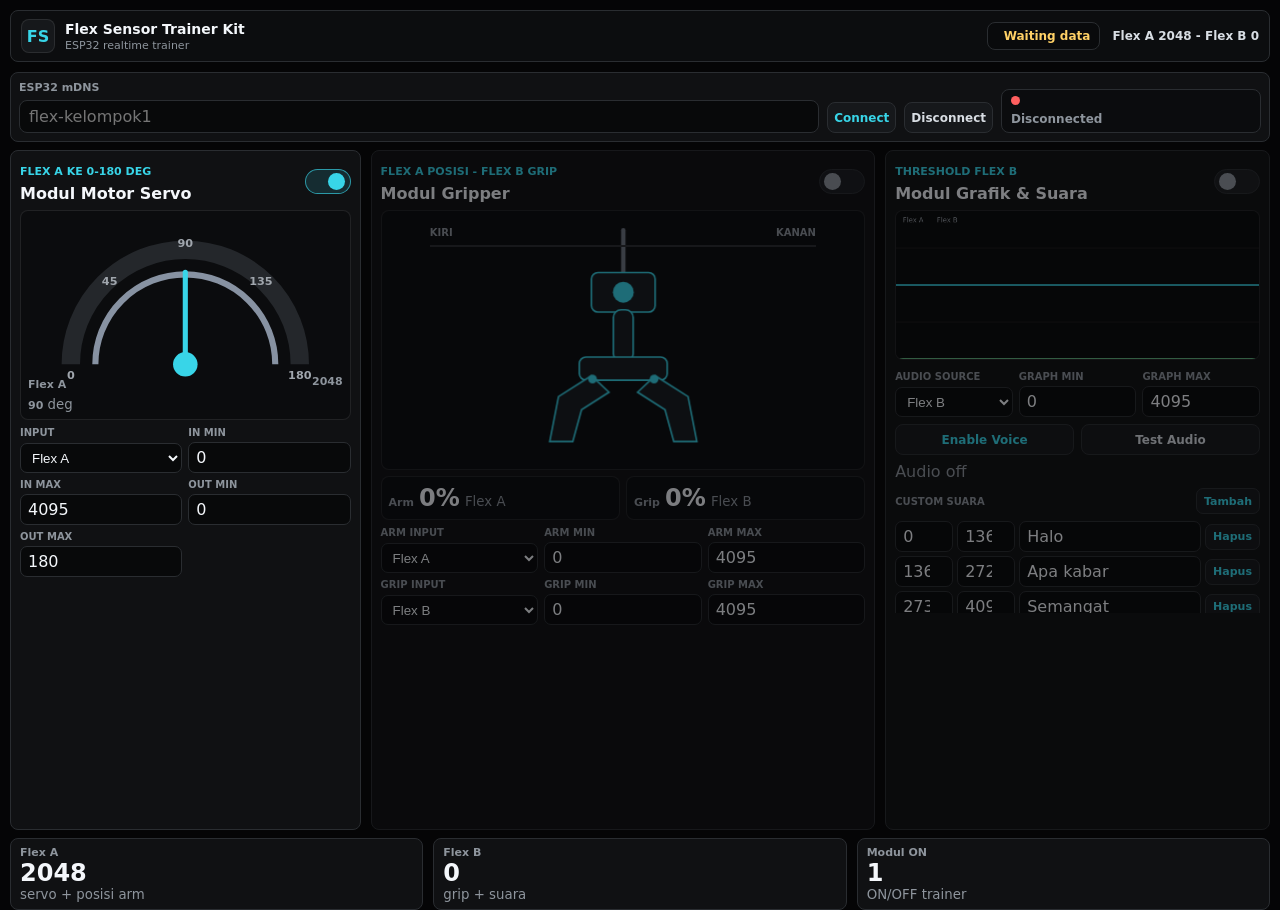
==== simulator.html @ 38d8e5b1 "Add calibration audio rules and ESP32 sketch" ====
<!doctype html>
<html lang="id">
  <head>
    <meta charset="UTF-8" />
    <meta name="viewport" content="width=device-width, initial-scale=1.0" />
    <meta name="theme-color" content="#050506" />
    <title>Flex Sensor Trainer Kit</title>
    <link rel="stylesheet" href="assets/styles.css" />
  </head>
  <body data-page="simulator">
    <header class="trainer-header">
      <a class="brand" href="index.html">
        <span class="brand-mark">FS</span>
        <span>
          <strong>Flex Sensor Trainer Kit</strong>
          <small>ESP32 realtime trainer</small>
        </span>
      </a>
      <div class="header-readout">
        <span class="led-status" id="connectionStatus"><i id="connectionLed"></i> Waiting data</span>
        <strong id="headerFlexRead">Flex A 2048 - Flex B 0</strong>
      </div>
    </header>

    <main class="kit-shell">
      <section class="connection-bar" aria-label="ESP32 connection">
        <label>
          <span>ESP32 mDNS</span>
          <input id="mdnsInput" type="text" placeholder="flex-kelompok1" autocomplete="off" />
        </label>
        <button id="connectEsp" class="small-action">Connect</button>
        <button id="disconnectEsp" class="small-action muted">Disconnect</button>
        <strong id="mdnsStatus"><i class="led led-red" id="mdnsLed"></i> Disconnected</strong>
      </section>

      <section class="module-grid" aria-label="Trainer modules">
        <article class="trainer-module" data-module-card="servo">
          <div class="module-head">
            <div>
              <span>Flex A ke 0-180 deg</span>
              <h2>Modul Motor Servo</h2>
            </div>
            <label class="switch">
              <input id="servoToggle" type="checkbox" checked />
              <span></span>
            </label>
          </div>
          <div class="servo-card">
            <svg viewBox="0 0 300 180" aria-label="Servo gauge 0 sampai 180 derajat">
              <path class="gauge-arc" d="M38 150 A112 112 0 0 1 262 150" />
              <path class="gauge-line" d="M62 150 A88 88 0 0 1 238 150" />
              <g class="ticks">
                <text x="38" y="164">0</text>
                <text x="76" y="72">45</text>
                <text x="150" y="35">90</text>
                <text x="224" y="72">135</text>
                <text x="262" y="164">180</text>
              </g>
              <line id="needle" class="needle" x1="150" y1="150" x2="150" y2="60" />
              <circle class="needle-hub" cx="150" cy="150" r="12" />
            </svg>
            <div class="metric-row">
              <span>Flex A</span>
              <strong><span id="servoFlexRead">2048</span></strong>
              <small><span id="servoRead">90</span> deg</small>
            </div>
          </div>
          <div class="settings-grid">
            <label><span>Input</span><select id="servoSource"><option value="flexA">Flex A</option><option value="flexB">Flex B</option></select></label>
            <label><span>In Min</span><input id="servoInMin" type="number" /></label>
            <label><span>In Max</span><input id="servoInMax" type="number" /></label>
            <label><span>Out Min</span><input id="servoOutMin" type="number" /></label>
            <label><span>Out Max</span><input id="servoOutMax" type="number" /></label>
          </div>
        </article>

        <article class="trainer-module" data-module-card="gripper">
          <div class="module-head">
            <div>
              <span>Flex A posisi - Flex B grip</span>
              <h2>Modul Gripper</h2>
            </div>
            <label class="switch">
              <input id="gripperToggle" type="checkbox" />
              <span></span>
            </label>
          </div>
          <div class="gripper-stage" aria-label="Visual gripper menghadap bawah">
            <div class="travel-rail"></div>
            <div class="travel-label left">KIRI</div>
            <div class="travel-label right">KANAN</div>
            <svg class="gripper-svg" viewBox="0 0 760 470" role="img" aria-label="Arm gripper controlled by flex sensors">
              <g id="armGroup">
                <line class="drop-cable" x1="380" y1="35" x2="380" y2="118" />
                <rect class="servo-box" x="322" y="112" width="116" height="72" rx="12" />
                <circle class="servo-hub" cx="380" cy="148" r="19" />
                <rect class="arm-neck" x="362" y="180" width="36" height="94" rx="14" />
                <rect class="palm" x="300" y="266" width="160" height="42" rx="12" />
                <g id="leftJaw">
                  <path class="jaw" d="M322 300 L262 338 L246 420 L288 420 L304 362 L354 330 Z" />
                  <circle class="joint-dot" cx="324" cy="306" r="8" />
                </g>
                <g id="rightJaw">
                  <path class="jaw" d="M438 300 L498 338 L514 420 L472 420 L456 362 L406 330 Z" />
                  <circle class="joint-dot" cx="436" cy="306" r="8" />
                </g>
              </g>
            </svg>
          </div>
          <div class="metric-pair">
            <div>
              <span>Arm</span>
              <strong id="panRead">0%</strong>
              <small>Flex A</small>
            </div>
            <div>
              <span>Grip</span>
              <strong id="gripRead">0%</strong>
              <small>Flex B</small>
            </div>
          </div>
          <div class="settings-grid gripper-settings">
            <label><span>Arm Input</span><select id="armSource"><option value="flexA">Flex A</option><option value="flexB">Flex B</option></select></label>
            <label><span>Arm Min</span><input id="armInMin" type="number" /></label>
            <label><span>Arm Max</span><input id="armInMax" type="number" /></label>
            <label><span>Grip Input</span><select id="gripSource"><option value="flexB">Flex B</option><option value="flexA">Flex A</option></select></label>
            <label><span>Grip Min</span><input id="gripInMin" type="number" /></label>
            <label><span>Grip Max</span><input id="gripInMax" type="number" /></label>
          </div>
        </article>

        <article class="trainer-module" data-module-card="graphAudio">
          <div class="module-head">
            <div>
              <span>Threshold Flex B</span>
              <h2>Modul Grafik & Suara</h2>
            </div>
            <label class="switch">
              <input id="graphAudioToggle" type="checkbox" />
              <span></span>
            </label>
          </div>
          <canvas id="flexChart" class="chart" width="640" height="260" aria-label="Grafik realtime flex sensor"></canvas>
          <div class="settings-grid audio-settings">
            <label><span>Audio Source</span><select id="audioSource"><option value="flexB">Flex B</option><option value="flexA">Flex A</option></select></label>
            <label><span>Graph Min</span><input id="graphMin" type="number" /></label>
            <label><span>Graph Max</span><input id="graphMax" type="number" /></label>
          </div>
          <div class="voice-row">
            <button id="enableVoice" class="small-action">Enable Voice</button>
            <button id="speakNow" class="small-action muted">Test Audio</button>
            <span id="voiceStatus">Audio off</span>
          </div>
          <div class="rules-head">
            <span>Custom suara</span>
            <button id="addAudioRule" class="mini-action">Tambah</button>
          </div>
          <div class="threshold-list" id="audioRules"></div>
        </article>
      </section>

      <section class="readout-strip">
        <div>
          <span>Flex A</span>
          <strong id="flexARead">2048</strong>
          <small>servo + posisi arm</small>
        </div>
        <div>
          <span>Flex B</span>
          <strong id="flexBRead">0</strong>
          <small>grip + suara</small>
        </div>
        <div>
          <span>Modul ON</span>
          <strong id="activeModulesRead">1</strong>
          <small>ON/OFF trainer</small>
        </div>
      </section>
    </main>

    <script src="assets/app.js"></script>
  </body>
</html>
---- assets/styles.css ----
:root {
  color-scheme: dark;
  --bg: #050506;
  --panel: #101113;
  --panel-2: #15171a;
  --panel-3: #0b0c0e;
  --line: #2a2d31;
  --line-soft: rgba(255, 255, 255, 0.09);
  --text: #f4f7fb;
  --muted: #8e959d;
  --cyan: #38d5e8;
  --green: #79e39f;
  --yellow: #ffd166;
}

* {
  box-sizing: border-box;
}

body {
  margin: 0;
  min-width: 320px;
  min-height: 100vh;
  font-family: Inter, ui-sans-serif, system-ui, -apple-system, BlinkMacSystemFont, "Segoe UI", sans-serif;
  color: var(--text);
  background: var(--bg);
}

body[data-page="simulator"],
body[data-page="virtual"] {
  overflow: auto;
}

a {
  color: inherit;
  text-decoration: none;
}

button,
input {
  font: inherit;
}

.trainer-header,
.topbar {
  display: grid;
  grid-template-columns: minmax(210px, 310px) 1fr;
  align-items: center;
  gap: 10px;
  width: min(1440px, calc(100% - 20px));
  margin: 10px auto;
  padding: 8px 10px;
  border: 1px solid var(--line);
  border-radius: 8px;
  background: #0c0d0f;
}

.brand {
  display: flex;
  align-items: center;
  gap: 10px;
}

.brand-mark {
  display: grid;
  place-items: center;
  width: 34px;
  height: 34px;
  border: 1px solid var(--line-soft);
  border-radius: 8px;
  color: var(--cyan);
  font-weight: 900;
  background: #16181b;
}

.brand strong,
.brand small {
  display: block;
}

.brand strong {
  font-size: 14px;
}

.brand small,
.header-readout span,
.home-hero p,
.mode-cards p,
.metric-row small,
.metric-pair small,
.threshold-list,
.voice-row span {
  color: var(--muted);
}

.brand small {
  margin-top: 2px;
  font-size: 11px;
}

.header-readout {
  display: flex;
  align-items: center;
  justify-content: flex-end;
  gap: 12px;
  text-align: right;
}

.header-readout span,
.status-dot {
  padding: 6px 9px;
  border: 1px solid var(--line);
  border-radius: 8px;
  color: var(--yellow);
  font-size: 12px;
  font-weight: 900;
  background: #090a0c;
}

.led-status,
.status-dot,
.connection-bar strong {
  display: inline-flex;
  align-items: center;
  gap: 7px;
}

.led {
  display: inline-block;
  width: 9px;
  height: 9px;
  border-radius: 99px;
  background: #ff5f5f;
}

.led-red {
  background: #ff5f5f;
}

.led-yellow {
  background: var(--yellow);
}

.led-green {
  background: var(--green);
}

.header-readout span.live,
.status-dot.live {
  color: var(--green);
}

.header-readout strong {
  color: #d8dde3;
  font-size: 12px;
}

.topnav {
  display: flex;
  justify-content: center;
  gap: 8px;
}

.topnav a,
.primary-link,
.small-action {
  border: 1px solid var(--line);
  border-radius: 8px;
  background: #16181b;
}

.topnav a {
  padding: 10px 14px;
  color: #d8dde3;
  font-size: 13px;
  font-weight: 800;
}

.topnav a.active,
.topnav a:hover,
.primary-link,
.small-action:hover {
  color: #050506;
  border-color: var(--cyan);
  background: #d7fbff;
}

.home-shell {
  display: grid;
  align-content: center;
  gap: 24px;
  width: min(1080px, calc(100% - 28px));
  min-height: 100vh;
  margin: 0 auto;
  padding: 32px 0;
}

.home-hero {
  max-width: 720px;
}

.system-label {
  color: var(--cyan);
  font-size: 12px;
  font-weight: 900;
  text-transform: uppercase;
}

h1 {
  margin: 4px 0 8px;
  font-size: clamp(28px, 4vw, 48px);
  line-height: 1;
}

.home-hero p {
  max-width: 680px;
  font-size: 14px;
  line-height: 1.5;
}

.home-actions {
  display: flex;
  flex-wrap: wrap;
  gap: 10px;
  margin-top: 20px;
}

.primary-link {
  padding: 12px 16px;
  font-weight: 900;
}

.mode-cards {
  display: grid;
  grid-template-columns: repeat(3, 1fr);
  gap: 10px;
}

.mode-cards article,
.trainer-module,
.readout-strip div,
.virtual-board,
.instrument-panel {
  border: 1px solid var(--line);
  border-radius: 8px;
  background: var(--panel);
}

.mode-cards article {
  padding: 14px;
}

.mode-cards span,
.module-head span,
.panel-head span {
  color: var(--cyan);
  font-size: 11px;
  font-weight: 900;
  text-transform: uppercase;
}

.mode-cards h2,
.module-head h2 {
  margin: 5px 0 0;
  font-size: 16px;
}

.mode-cards p {
  margin: 8px 0 0;
  line-height: 1.45;
  font-size: 13px;
}

.kit-shell {
  display: grid;
  grid-template-rows: auto minmax(0, 1fr) auto;
  gap: 8px;
  width: min(1440px, calc(100% - 20px));
  min-height: calc(100vh - 62px);
  margin: 0 auto;
}

.connection-bar {
  display: grid;
  grid-template-columns: minmax(180px, 1fr) auto auto minmax(180px, 260px);
  align-items: end;
  gap: 8px;
  padding: 8px;
  border: 1px solid var(--line);
  border-radius: 8px;
  background: var(--panel);
}

.connection-bar label,
.slider-row {
  display: grid;
  gap: 6px;
}

.connection-bar label span,
.slider-row span {
  color: var(--muted);
  font-size: 11px;
  font-weight: 800;
}

.text-input,
.connection-bar input {
  width: 100%;
  min-height: 31px;
  padding: 6px 9px;
  border: 1px solid var(--line);
  border-radius: 8px;
  color: var(--text);
  background: #08090a;
  outline: none;
}

.connection-bar strong {
  min-height: 31px;
  display: grid;
  align-items: center;
  padding: 6px 9px;
  border: 1px solid var(--line);
  border-radius: 8px;
  color: var(--muted);
  background: var(--panel-3);
  font-size: 12px;
}

.connection-bar strong[data-state="connected"] {
  color: var(--green);
}

.connection-bar strong[data-state="error"] {
  color: #ff8b8b;
}

.connection-bar strong[data-state="connecting"] {
  color: var(--yellow);
}

.module-grid {
  display: grid;
  grid-template-columns: 0.82fr 1.18fr 0.9fr;
  gap: 10px;
  min-height: 0;
}

.trainer-module {
  min-height: 0;
  overflow: auto;
  padding: 9px;
}

.module-head,
.panel-head {
  display: flex;
  align-items: center;
  justify-content: space-between;
  gap: 10px;
  margin-bottom: 7px;
}

.module-off {
  opacity: 0.5;
}

.switch {
  position: relative;
  display: inline-flex;
  flex: 0 0 auto;
  width: 46px;
  height: 25px;
}

.switch input {
  position: absolute;
  opacity: 0;
}

.switch span {
  width: 100%;
  height: 100%;
  border: 1px solid var(--line);
  border-radius: 999px;
  background: #1b1d20;
  cursor: pointer;
}

.switch span::after {
  content: "";
  position: absolute;
  top: 4px;
  left: 5px;
  width: 17px;
  height: 17px;
  border-radius: 999px;
  background: var(--muted);
  transition: transform 120ms ease, background 120ms ease;
}

.switch input:checked + span {
  border-color: rgba(56, 213, 232, 0.65);
  background: rgba(56, 213, 232, 0.14);
}

.switch input:checked + span::after {
  transform: translateX(18px);
  background: var(--cyan);
}

.servo-card {
  display: grid;
  align-content: center;
  height: min(42%, 210px);
  border: 1px solid var(--line-soft);
  border-radius: 8px;
  background: var(--panel-3);
}

.servo-card svg,
.gauge svg {
  display: block;
  width: 100%;
  max-height: 184px;
}

.gauge-arc {
  fill: none;
  stroke: #24272b;
  stroke-width: 18;
}

.gauge-line {
  fill: none;
  stroke: #8792a2;
  stroke-width: 6;
}

.ticks text {
  fill: #a0a6ad;
  font-size: 11px;
  font-weight: 900;
  text-anchor: middle;
}

.needle {
  stroke: var(--cyan);
  stroke-width: 5;
  stroke-linecap: round;
  transform-origin: 150px 150px;
  transition: transform 20ms linear;
}

.needle-hub,
.servo-hub,
.joint-dot {
  fill: var(--cyan);
}

.metric-row,
.metric-pair {
  display: grid;
  gap: 6px;
  padding: 7px;
}

.metric-row {
  grid-template-columns: 1fr auto;
  align-items: end;
}

.metric-row span,
.metric-pair span,
.readout-strip span,
.threshold-list span {
  color: var(--muted);
  font-size: 11px;
  font-weight: 800;
}

.metric-row strong,
.metric-pair strong,
.readout-strip strong {
  color: var(--text);
  font-size: clamp(18px, 2vw, 24px);
}

.metric-row small {
  grid-column: 1 / -1;
}

.gripper-stage {
  position: relative;
  overflow: hidden;
  height: min(52%, 260px);
  border: 1px solid var(--line-soft);
  border-radius: 8px;
  background: var(--panel-3);
}

.travel-rail {
  position: absolute;
  left: 10%;
  right: 10%;
  top: 34px;
  height: 2px;
  background: var(--line);
}

.travel-label {
  position: absolute;
  top: 16px;
  color: var(--muted);
  font-size: 10px;
  font-weight: 900;
}

.travel-label.left {
  left: 10%;
}

.travel-label.right {
  right: 10%;
}

.gripper-svg {
  width: 100%;
  height: 100%;
}

#armGroup,
#leftJaw,
#rightJaw {
  transition: transform 20ms linear;
  will-change: transform;
}

.drop-cable {
  stroke: #6f7782;
  stroke-width: 8;
  stroke-linecap: round;
}

.servo-box,
.arm-neck,
.palm,
.jaw {
  fill: #171a1e;
  stroke: var(--cyan);
  stroke-width: 3;
}

.metric-pair {
  grid-template-columns: repeat(2, 1fr);
  margin-top: 6px;
  padding: 0;
}

.metric-pair div {
  padding: 7px;
  border: 1px solid var(--line-soft);
  border-radius: 8px;
  background: var(--panel-3);
}

.chart {
  width: 100%;
  height: 150px;
  min-height: 130px;
  border: 1px solid var(--line-soft);
  border-radius: 8px;
  background: var(--panel-3);
}

.voice-row {
  display: grid;
  grid-template-columns: 1fr 1fr;
  gap: 7px;
  margin-top: 7px;
}

.settings-grid {
  display: grid;
  grid-template-columns: repeat(2, minmax(0, 1fr));
  gap: 6px;
  margin-top: 7px;
}

.settings-grid label,
.rule-row {
  display: grid;
  gap: 4px;
}

.settings-grid span,
.rules-head span {
  color: var(--muted);
  font-size: 10px;
  font-weight: 800;
  text-transform: uppercase;
}

.settings-grid input,
.settings-grid select,
.rule-row input {
  min-width: 0;
  width: 100%;
  min-height: 28px;
  padding: 5px 7px;
  border: 1px solid var(--line);
  border-radius: 7px;
  color: var(--text);
  background: #08090a;
}

.gripper-settings {
  grid-template-columns: repeat(3, minmax(0, 1fr));
}

.audio-settings {
  grid-template-columns: repeat(3, minmax(0, 1fr));
}

.rules-head {
  display: flex;
  align-items: center;
  justify-content: space-between;
  gap: 8px;
  margin-top: 7px;
}

.mini-action {
  min-height: 26px;
  padding: 3px 7px;
  border: 1px solid var(--line);
  border-radius: 7px;
  color: var(--cyan);
  background: #16181b;
  font-size: 11px;
  font-weight: 900;
  cursor: pointer;
}

.rule-row {
  grid-template-columns: 58px 58px minmax(80px, 1fr) auto;
  align-items: center;
}

.voice-row span {
  grid-column: 1 / -1;
}

.small-action {
  min-height: 31px;
  color: var(--cyan);
  font-size: 12px;
  font-weight: 900;
  cursor: pointer;
}

.small-action.muted {
  color: #d8dde3;
}

.threshold-list {
  display: grid;
  gap: 4px;
  margin-top: 7px;
  max-height: 92px;
  overflow: auto;
}

.threshold-list span {
  padding: 5px 7px;
  border: 1px solid var(--line-soft);
  border-radius: 8px;
  background: var(--panel-3);
}

.readout-strip {
  display: grid;
  grid-template-columns: repeat(3, 1fr);
  gap: 10px;
}

.readout-strip div {
  padding: 7px 9px;
}

.readout-strip span,
.readout-strip small {
  display: block;
}

.readout-strip small {
  color: var(--muted);
}

.virtual-layout {
  display: grid;
  grid-template-columns: 1fr 0.8fr 300px;
  gap: 10px;
  width: min(1440px, calc(100% - 20px));
  min-height: calc(100vh - 62px);
  margin: 0 auto;
}

.sketch-panel {
  min-height: 0;
  padding: 10px;
  border: 1px solid var(--line);
  border-radius: 8px;
  background: var(--panel);
}

.virtual-board,
.instrument-panel {
  padding: 10px;
}

.code-box {
  overflow: auto;
  height: calc(100vh - 126px);
  margin: 0;
  padding: 10px;
  border: 1px solid var(--line-soft);
  border-radius: 8px;
  color: #d8dde3;
  background: #08090a;
  font-size: 11px;
  line-height: 1.35;
}

.panel-head strong {
  font-size: clamp(18px, 2.3vw, 26px);
}

.panel-head.compact strong {
  color: var(--cyan);
  font-size: 17px;
}

.board-scene {
  position: relative;
  height: calc(100% - 42px);
  border: 1px solid var(--line-soft);
  border-radius: 8px;
  background: var(--panel-3);
}

.board {
  position: absolute;
  left: 50%;
  top: 50%;
  width: 150px;
  height: 224px;
  transform: translate(-50%, -50%);
  border: 2px solid var(--cyan);
  border-radius: 8px;
  background: #15181d;
}

.usb,
.chip,
.pin-row,
.antenna {
  position: absolute;
  border: 1px solid var(--line-soft);
  border-radius: 8px;
}

.usb {
  left: 43px;
  top: -18px;
  width: 74px;
  height: 34px;
  background: #c7d2d9;
}

.chip {
  display: grid;
  place-items: center;
  left: 32px;
  top: 78px;
  width: 86px;
  height: 62px;
  color: var(--cyan);
  font-weight: 900;
  background: #08090a;
}

.pin-row {
  top: 42px;
  width: 18px;
  height: 160px;
  background: repeating-linear-gradient(180deg, var(--cyan) 0 8px, transparent 8px 18px);
}

.pin-row.left {
  left: 14px;
}

.pin-row.right {
  right: 14px;
}

.antenna {
  right: 28px;
  top: 30px;
  width: 58px;
  height: 44px;
  background: repeating-linear-gradient(90deg, var(--green) 0 4px, transparent 4px 10px);
}

.sensor-card {
  position: absolute;
  width: min(180px, 38%);
  padding: 10px;
  border: 1px solid var(--line);
  border-radius: 8px;
  background: var(--panel);
}

.sensor-a {
  left: 6%;
  top: 20%;
}

.sensor-b {
  right: 6%;
  bottom: 18%;
}

.sensor-card span,
.sensor-card small {
  display: block;
  color: var(--muted);
  font-size: 12px;
}

.sensor-card strong {
  display: block;
  margin: 6px 0 3px;
  color: var(--cyan);
  font-size: clamp(24px, 4vw, 42px);
}

.virtual-controls {
  display: grid;
  align-content: start;
  gap: 10px;
}

input[type="range"] {
  width: 100%;
  accent-color: var(--cyan);
}

.payload-preview {
  overflow: auto;
  min-height: 100px;
  max-height: 116px;
  margin: 8px 0 0;
  padding: 9px;
  border: 1px solid var(--line-soft);
  border-radius: 8px;
  color: #d7fbff;
  background: #08090a;
  font-size: 12px;
}

@media (max-width: 1180px) {
  .module-grid,
  .virtual-layout {
    grid-template-columns: 1fr;
  }

  .kit-shell,
  .virtual-layout {
    height: auto;
  }

  .trainer-module {
    min-height: 360px;
  }

  .code-box {
    height: 360px;
  }
}

@media (max-width: 1040px) {
  .trainer-header,
  .topbar {
    grid-template-columns: 1fr;
  }

  .header-readout {
    justify-content: flex-start;
    text-align: left;
  }

  .connection-bar {
    grid-template-columns: 1fr 1fr;
  }

  .settings-grid,
  .gripper-settings,
  .audio-settings,
  .rule-row {
    grid-template-columns: 1fr;
  }
}

@media (max-width: 720px) {
  .readout-strip,
  .mode-cards,
  .metric-pair,
  .voice-row {
    grid-template-columns: 1fr;
  }

  .gripper-stage,
  .board-scene {
    min-height: 340px;
  }

  .board {
    width: 178px;
    height: 260px;
  }

  .chip {
    left: 40px;
    top: 90px;
    width: 98px;
    height: 72px;
  }

  .sensor-card {
    width: 42%;
    padding: 12px;
  }
}
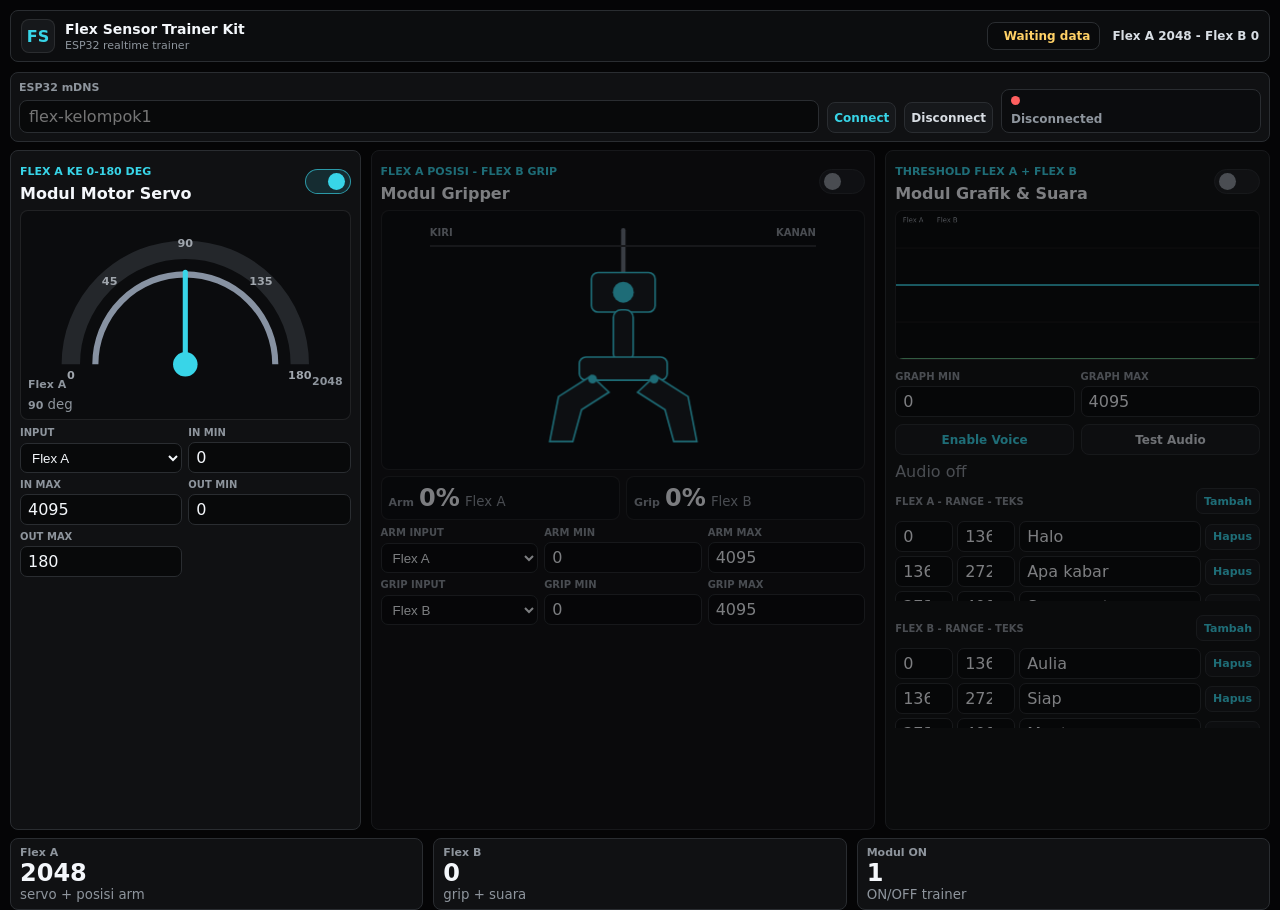
==== commit a671d59b: "Polish mdns voice rules and virtual board" ====
--- a/simulator.html
+++ b/simulator.html
@@ -132,7 +132,7 @@
         <article class="trainer-module" data-module-card="graphAudio">
           <div class="module-head">
             <div>
-              <span>Threshold Flex B</span>
+              <span>Threshold Flex A + Flex B</span>
               <h2>Modul Grafik & Suara</h2>
             </div>
             <label class="switch">
@@ -142,7 +142,6 @@
           </div>
           <canvas id="flexChart" class="chart" width="640" height="260" aria-label="Grafik realtime flex sensor"></canvas>
           <div class="settings-grid audio-settings">
-            <label><span>Audio Source</span><select id="audioSource"><option value="flexB">Flex B</option><option value="flexA">Flex A</option></select></label>
             <label><span>Graph Min</span><input id="graphMin" type="number" /></label>
             <label><span>Graph Max</span><input id="graphMax" type="number" /></label>
           </div>
@@ -151,11 +150,22 @@
             <button id="speakNow" class="small-action muted">Test Audio</button>
             <span id="voiceStatus">Audio off</span>
           </div>
-          <div class="rules-head">
-            <span>Custom suara</span>
-            <button id="addAudioRule" class="mini-action">Tambah</button>
+          <div class="dual-rules">
+            <section class="rule-panel">
+              <div class="rules-head">
+                <span>Flex A - range - teks</span>
+                <button id="addAudioRuleA" class="mini-action">Tambah</button>
+              </div>
+              <div class="threshold-list" id="audioRulesA"></div>
+            </section>
+            <section class="rule-panel">
+              <div class="rules-head">
+                <span>Flex B - range - teks</span>
+                <button id="addAudioRuleB" class="mini-action">Tambah</button>
+              </div>
+              <div class="threshold-list" id="audioRulesB"></div>
+            </section>
           </div>
-          <div class="threshold-list" id="audioRules"></div>
         </article>
       </section>
 
--- a/assets/styles.css
+++ b/assets/styles.css
@@ -620,7 +620,7 @@
 }
 
 .audio-settings {
-  grid-template-columns: repeat(3, minmax(0, 1fr));
+  grid-template-columns: repeat(2, minmax(0, 1fr));
 }
 
 .rules-head {
@@ -631,6 +631,15 @@
   margin-top: 7px;
 }
 
+.dual-rules {
+  display: grid;
+  gap: 7px;
+}
+
+.rule-panel {
+  min-width: 0;
+}
+
 .mini-action {
   min-height: 26px;
   padding: 3px 7px;
@@ -668,7 +677,7 @@
   display: grid;
   gap: 4px;
   margin-top: 7px;
-  max-height: 92px;
+  max-height: 80px;
   overflow: auto;
 }
 
@@ -700,7 +709,7 @@
 
 .virtual-layout {
   display: grid;
-  grid-template-columns: 1fr 0.8fr 300px;
+  grid-template-columns: minmax(430px, 1.12fr) minmax(360px, 0.86fr) 260px;
   gap: 10px;
   width: min(1440px, calc(100% - 20px));
   min-height: calc(100vh - 62px);
@@ -724,13 +733,13 @@
   overflow: auto;
   height: calc(100vh - 126px);
   margin: 0;
-  padding: 10px;
+  padding: 9px;
   border: 1px solid var(--line-soft);
   border-radius: 8px;
   color: #d8dde3;
   background: #08090a;
-  font-size: 11px;
-  line-height: 1.35;
+  font-size: 10px;
+  line-height: 1.3;
 }
 
 .panel-head strong {
@@ -745,6 +754,7 @@
 .board-scene {
   position: relative;
   height: calc(100% - 42px);
+  min-height: 430px;
   border: 1px solid var(--line-soft);
   border-radius: 8px;
   background: var(--panel-3);
@@ -753,49 +763,81 @@
 .board {
   position: absolute;
   left: 50%;
-  top: 50%;
-  width: 150px;
-  height: 224px;
+  top: 51%;
+  width: 132px;
+  height: 202px;
   transform: translate(-50%, -50%);
   border: 2px solid var(--cyan);
   border-radius: 8px;
-  background: #15181d;
+  background:
+    linear-gradient(90deg, rgba(255, 255, 255, 0.035) 1px, transparent 1px) 0 0 / 16px 16px,
+    #15181d;
+  z-index: 3;
 }
 
 .usb,
 .chip,
 .pin-row,
-.antenna {
+.antenna,
+.module-cap,
+.reset-btn,
+.power-led {
   position: absolute;
   border: 1px solid var(--line-soft);
   border-radius: 8px;
 }
 
 .usb {
-  left: 43px;
-  top: -18px;
-  width: 74px;
-  height: 34px;
+  left: 38px;
+  top: -15px;
+  width: 60px;
+  height: 28px;
   background: #c7d2d9;
 }
 
+.module-cap {
+  left: 30px;
+  top: 17px;
+  width: 72px;
+  height: 42px;
+  background: #101113;
+}
+
 .chip {
   display: grid;
   place-items: center;
-  left: 32px;
-  top: 78px;
-  width: 86px;
-  height: 62px;
+  left: 28px;
+  top: 80px;
+  width: 76px;
+  height: 56px;
   color: var(--cyan);
+  font-size: 13px;
   font-weight: 900;
   background: #08090a;
 }
 
+.reset-btn {
+  left: 54px;
+  bottom: 18px;
+  width: 24px;
+  height: 12px;
+  background: #2b3036;
+}
+
+.power-led {
+  right: 28px;
+  bottom: 18px;
+  width: 9px;
+  height: 9px;
+  background: var(--green);
+  border-radius: 999px;
+}
+
 .pin-row {
-  top: 42px;
-  width: 18px;
-  height: 160px;
-  background: repeating-linear-gradient(180deg, var(--cyan) 0 8px, transparent 8px 18px);
+  top: 36px;
+  width: 16px;
+  height: 152px;
+  background: repeating-linear-gradient(180deg, var(--cyan) 0 6px, transparent 6px 15px);
 }
 
 .pin-row.left {
@@ -807,17 +849,86 @@
 }
 
 .antenna {
-  right: 28px;
-  top: 30px;
-  width: 58px;
-  height: 44px;
+  right: 25px;
+  top: 25px;
+  width: 52px;
+  height: 34px;
   background: repeating-linear-gradient(90deg, var(--green) 0 4px, transparent 4px 10px);
+}
+
+.wire {
+  position: absolute;
+  height: 2px;
+  background: linear-gradient(90deg, transparent, rgba(56, 213, 232, 0.8), transparent);
+  transform-origin: left center;
+  z-index: 1;
+}
+
+.wire-a {
+  left: 26%;
+  top: 39%;
+  width: 28%;
+  transform: rotate(13deg);
+}
+
+.wire-b {
+  right: 25%;
+  bottom: 34%;
+  width: 29%;
+  transform: rotate(-16deg);
+}
+
+.flex-sensor {
+  position: absolute;
+  width: 138px;
+  height: 34px;
+  z-index: 2;
+}
+
+.flex-sensor i,
+.flex-sensor b {
+  position: absolute;
+  display: block;
+}
+
+.flex-sensor i {
+  left: 18px;
+  right: 0;
+  top: 10px;
+  height: 14px;
+  border-radius: 999px;
+  background:
+    repeating-linear-gradient(90deg, rgba(121, 227, 159, 0.95) 0 8px, rgba(121, 227, 159, 0.22) 8px 13px),
+    #17211d;
+  border: 1px solid rgba(121, 227, 159, 0.5);
+}
+
+.flex-sensor b {
+  left: 0;
+  top: 5px;
+  width: 30px;
+  height: 24px;
+  border: 1px solid var(--line);
+  border-radius: 6px;
+  background: #c7b47a;
+}
+
+.flex-a-visual {
+  left: 8%;
+  top: 43%;
+  transform: rotate(18deg);
+}
+
+.flex-b-visual {
+  right: 7%;
+  bottom: 31%;
+  transform: rotate(-18deg);
 }
 
 .sensor-card {
   position: absolute;
-  width: min(180px, 38%);
-  padding: 10px;
+  width: min(160px, 36%);
+  padding: 9px;
   border: 1px solid var(--line);
   border-radius: 8px;
   background: var(--panel);
@@ -825,12 +936,12 @@
 
 .sensor-a {
   left: 6%;
-  top: 20%;
+  top: 16%;
 }
 
 .sensor-b {
   right: 6%;
-  bottom: 18%;
+  bottom: 13%;
 }
 
 .sensor-card span,
@@ -844,13 +955,13 @@
   display: block;
   margin: 6px 0 3px;
   color: var(--cyan);
-  font-size: clamp(24px, 4vw, 42px);
+  font-size: clamp(22px, 3vw, 34px);
 }
 
 .virtual-controls {
   display: grid;
   align-content: start;
-  gap: 10px;
+  gap: 8px;
 }
 
 input[type="range"] {
@@ -860,15 +971,15 @@
 
 .payload-preview {
   overflow: auto;
-  min-height: 100px;
-  max-height: 116px;
+  min-height: 84px;
+  max-height: 100px;
   margin: 8px 0 0;
   padding: 9px;
   border: 1px solid var(--line-soft);
   border-radius: 8px;
   color: #d7fbff;
   background: #08090a;
-  font-size: 12px;
+  font-size: 11px;
 }
 
 @media (max-width: 1180px) {
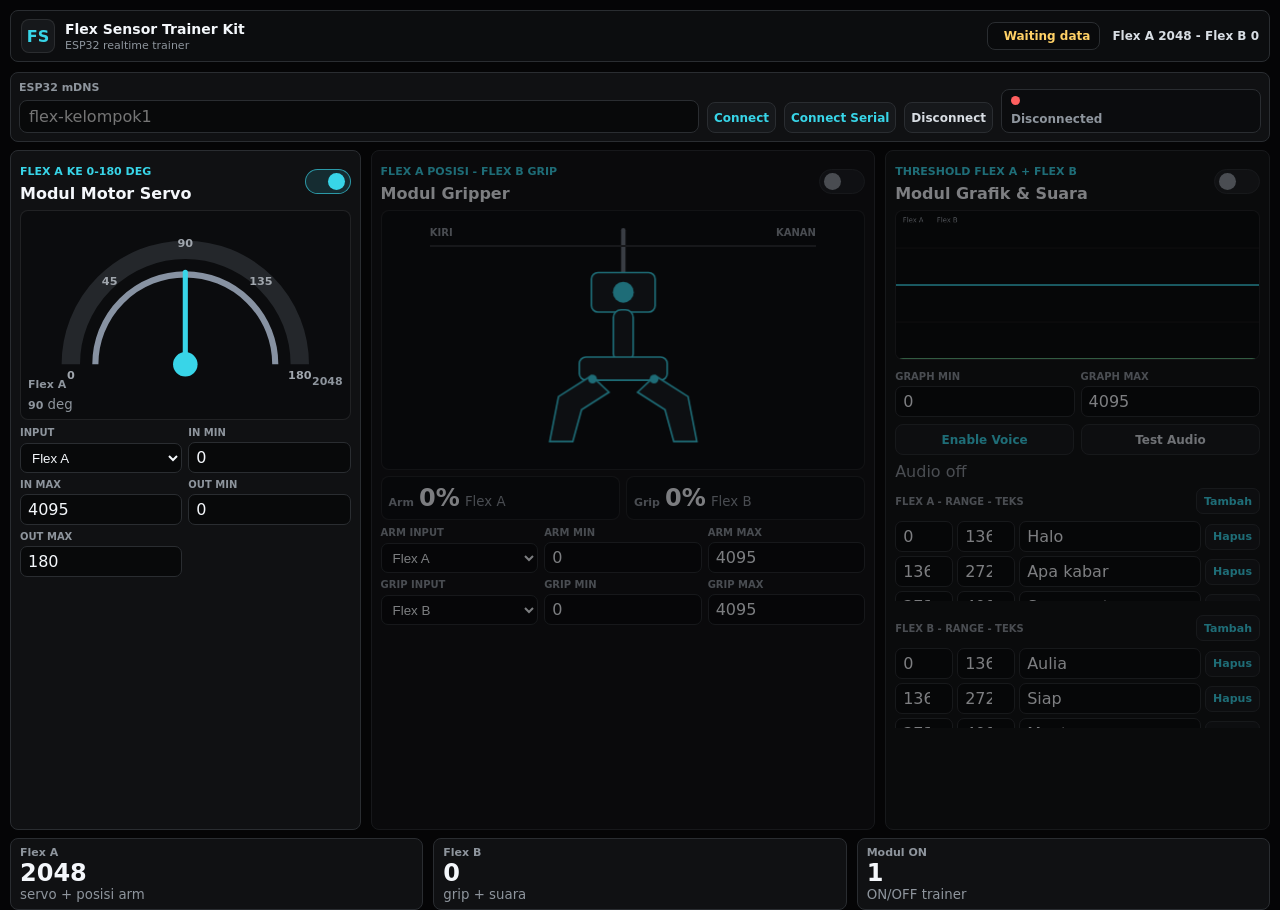
==== commit fda5aa8d: "Add Web Serial ESP32 connection mode" ====
--- a/simulator.html
+++ b/simulator.html
@@ -1,193 +1,206 @@
 <!doctype html>
 <html lang="id">
-  <head>
-    <meta charset="UTF-8" />
-    <meta name="viewport" content="width=device-width, initial-scale=1.0" />
-    <meta name="theme-color" content="#050506" />
-    <title>Flex Sensor Trainer Kit</title>
-    <link rel="stylesheet" href="assets/styles.css" />
-  </head>
-  <body data-page="simulator">
-    <header class="trainer-header">
-      <a class="brand" href="index.html">
-        <span class="brand-mark">FS</span>
-        <span>
-          <strong>Flex Sensor Trainer Kit</strong>
-          <small>ESP32 realtime trainer</small>
-        </span>
-      </a>
-      <div class="header-readout">
-        <span class="led-status" id="connectionStatus"><i id="connectionLed"></i> Waiting data</span>
-        <strong id="headerFlexRead">Flex A 2048 - Flex B 0</strong>
+
+<head>
+  <meta charset="UTF-8" />
+  <meta name="viewport" content="width=device-width, initial-scale=1.0" />
+  <meta name="theme-color" content="#050506" />
+  <title>Flex Sensor Trainer Kit</title>
+  <link rel="stylesheet" href="assets/styles.css" />
+</head>
+
+<body data-page="simulator">
+  <header class="trainer-header">
+    <a class="brand" href="index.html">
+      <span class="brand-mark">FS</span>
+      <span>
+        <strong>Flex Sensor Trainer Kit</strong>
+        <small>ESP32 realtime trainer</small>
+      </span>
+    </a>
+    <div class="header-readout">
+      <span class="led-status" id="connectionStatus"><i id="connectionLed"></i> Waiting data</span>
+      <strong id="headerFlexRead">Flex A 2048 - Flex B 0</strong>
+    </div>
+  </header>
+
+  <main class="kit-shell">
+    <section class="connection-bar" aria-label="ESP32 connection">
+      <label>
+        <span>ESP32 mDNS</span>
+        <input id="mdnsInput" type="text" placeholder="flex-kelompok1" autocomplete="off" />
+      </label>
+      <button id="connectEsp" class="small-action">Connect</button>
+      <button id="connectSerial" class="small-action">Connect Serial</button>
+      <button id="disconnectEsp" class="small-action muted">Disconnect</button>
+      <strong id="mdnsStatus"><i class="led led-red" id="mdnsLed"></i> Disconnected</strong>
+    </section>
+
+    <section class="module-grid" aria-label="Trainer modules">
+      <article class="trainer-module" data-module-card="servo">
+        <div class="module-head">
+          <div>
+            <span>Flex A ke 0-180 deg</span>
+            <h2>Modul Motor Servo</h2>
+          </div>
+          <label class="switch">
+            <input id="servoToggle" type="checkbox" checked />
+            <span></span>
+          </label>
+        </div>
+        <div class="servo-card">
+          <svg viewBox="0 0 300 180" aria-label="Servo gauge 0 sampai 180 derajat">
+            <path class="gauge-arc" d="M38 150 A112 112 0 0 1 262 150" />
+            <path class="gauge-line" d="M62 150 A88 88 0 0 1 238 150" />
+            <g class="ticks">
+              <text x="38" y="164">0</text>
+              <text x="76" y="72">45</text>
+              <text x="150" y="35">90</text>
+              <text x="224" y="72">135</text>
+              <text x="262" y="164">180</text>
+            </g>
+            <line id="needle" class="needle" x1="150" y1="150" x2="150" y2="60" />
+            <circle class="needle-hub" cx="150" cy="150" r="12" />
+          </svg>
+          <div class="metric-row">
+            <span>Flex A</span>
+            <strong><span id="servoFlexRead">2048</span></strong>
+            <small><span id="servoRead">90</span> deg</small>
+          </div>
+        </div>
+        <div class="settings-grid">
+          <label><span>Input</span><select id="servoSource">
+              <option value="flexA">Flex A</option>
+              <option value="flexB">Flex B</option>
+            </select></label>
+          <label><span>In Min</span><input id="servoInMin" type="number" /></label>
+          <label><span>In Max</span><input id="servoInMax" type="number" /></label>
+          <label><span>Out Min</span><input id="servoOutMin" type="number" /></label>
+          <label><span>Out Max</span><input id="servoOutMax" type="number" /></label>
+        </div>
+      </article>
+
+      <article class="trainer-module" data-module-card="gripper">
+        <div class="module-head">
+          <div>
+            <span>Flex A posisi - Flex B grip</span>
+            <h2>Modul Gripper</h2>
+          </div>
+          <label class="switch">
+            <input id="gripperToggle" type="checkbox" />
+            <span></span>
+          </label>
+        </div>
+        <div class="gripper-stage" aria-label="Visual gripper menghadap bawah">
+          <div class="travel-rail"></div>
+          <div class="travel-label left">KIRI</div>
+          <div class="travel-label right">KANAN</div>
+          <svg class="gripper-svg" viewBox="0 0 760 470" role="img" aria-label="Arm gripper controlled by flex sensors">
+            <g id="armGroup">
+              <line class="drop-cable" x1="380" y1="35" x2="380" y2="118" />
+              <rect class="servo-box" x="322" y="112" width="116" height="72" rx="12" />
+              <circle class="servo-hub" cx="380" cy="148" r="19" />
+              <rect class="arm-neck" x="362" y="180" width="36" height="94" rx="14" />
+              <rect class="palm" x="300" y="266" width="160" height="42" rx="12" />
+              <g id="leftJaw">
+                <path class="jaw" d="M322 300 L262 338 L246 420 L288 420 L304 362 L354 330 Z" />
+                <circle class="joint-dot" cx="324" cy="306" r="8" />
+              </g>
+              <g id="rightJaw">
+                <path class="jaw" d="M438 300 L498 338 L514 420 L472 420 L456 362 L406 330 Z" />
+                <circle class="joint-dot" cx="436" cy="306" r="8" />
+              </g>
+            </g>
+          </svg>
+        </div>
+        <div class="metric-pair">
+          <div>
+            <span>Arm</span>
+            <strong id="panRead">0%</strong>
+            <small>Flex A</small>
+          </div>
+          <div>
+            <span>Grip</span>
+            <strong id="gripRead">0%</strong>
+            <small>Flex B</small>
+          </div>
+        </div>
+        <div class="settings-grid gripper-settings">
+          <label><span>Arm Input</span><select id="armSource">
+              <option value="flexA">Flex A</option>
+              <option value="flexB">Flex B</option>
+            </select></label>
+          <label><span>Arm Min</span><input id="armInMin" type="number" /></label>
+          <label><span>Arm Max</span><input id="armInMax" type="number" /></label>
+          <label><span>Grip Input</span><select id="gripSource">
+              <option value="flexB">Flex B</option>
+              <option value="flexA">Flex A</option>
+            </select></label>
+          <label><span>Grip Min</span><input id="gripInMin" type="number" /></label>
+          <label><span>Grip Max</span><input id="gripInMax" type="number" /></label>
+        </div>
+      </article>
+
+      <article class="trainer-module" data-module-card="graphAudio">
+        <div class="module-head">
+          <div>
+            <span>Threshold Flex A + Flex B</span>
+            <h2>Modul Grafik & Suara</h2>
+          </div>
+          <label class="switch">
+            <input id="graphAudioToggle" type="checkbox" />
+            <span></span>
+          </label>
+        </div>
+        <canvas id="flexChart" class="chart" width="640" height="260" aria-label="Grafik realtime flex sensor"></canvas>
+        <div class="settings-grid audio-settings">
+          <label><span>Graph Min</span><input id="graphMin" type="number" /></label>
+          <label><span>Graph Max</span><input id="graphMax" type="number" /></label>
+        </div>
+        <div class="voice-row">
+          <button id="enableVoice" class="small-action">Enable Voice</button>
+          <button id="speakNow" class="small-action muted">Test Audio</button>
+          <span id="voiceStatus">Audio off</span>
+        </div>
+        <div class="dual-rules">
+          <section class="rule-panel">
+            <div class="rules-head">
+              <span>Flex A - range - teks</span>
+              <button id="addAudioRuleA" class="mini-action">Tambah</button>
+            </div>
+            <div class="threshold-list" id="audioRulesA"></div>
+          </section>
+          <section class="rule-panel">
+            <div class="rules-head">
+              <span>Flex B - range - teks</span>
+              <button id="addAudioRuleB" class="mini-action">Tambah</button>
+            </div>
+            <div class="threshold-list" id="audioRulesB"></div>
+          </section>
+        </div>
+      </article>
+    </section>
+
+    <section class="readout-strip">
+      <div>
+        <span>Flex A</span>
+        <strong id="flexARead">2048</strong>
+        <small>servo + posisi arm</small>
       </div>
-    </header>
-
-    <main class="kit-shell">
-      <section class="connection-bar" aria-label="ESP32 connection">
-        <label>
-          <span>ESP32 mDNS</span>
-          <input id="mdnsInput" type="text" placeholder="flex-kelompok1" autocomplete="off" />
-        </label>
-        <button id="connectEsp" class="small-action">Connect</button>
-        <button id="disconnectEsp" class="small-action muted">Disconnect</button>
-        <strong id="mdnsStatus"><i class="led led-red" id="mdnsLed"></i> Disconnected</strong>
-      </section>
-
-      <section class="module-grid" aria-label="Trainer modules">
-        <article class="trainer-module" data-module-card="servo">
-          <div class="module-head">
-            <div>
-              <span>Flex A ke 0-180 deg</span>
-              <h2>Modul Motor Servo</h2>
-            </div>
-            <label class="switch">
-              <input id="servoToggle" type="checkbox" checked />
-              <span></span>
-            </label>
-          </div>
-          <div class="servo-card">
-            <svg viewBox="0 0 300 180" aria-label="Servo gauge 0 sampai 180 derajat">
-              <path class="gauge-arc" d="M38 150 A112 112 0 0 1 262 150" />
-              <path class="gauge-line" d="M62 150 A88 88 0 0 1 238 150" />
-              <g class="ticks">
-                <text x="38" y="164">0</text>
-                <text x="76" y="72">45</text>
-                <text x="150" y="35">90</text>
-                <text x="224" y="72">135</text>
-                <text x="262" y="164">180</text>
-              </g>
-              <line id="needle" class="needle" x1="150" y1="150" x2="150" y2="60" />
-              <circle class="needle-hub" cx="150" cy="150" r="12" />
-            </svg>
-            <div class="metric-row">
-              <span>Flex A</span>
-              <strong><span id="servoFlexRead">2048</span></strong>
-              <small><span id="servoRead">90</span> deg</small>
-            </div>
-          </div>
-          <div class="settings-grid">
-            <label><span>Input</span><select id="servoSource"><option value="flexA">Flex A</option><option value="flexB">Flex B</option></select></label>
-            <label><span>In Min</span><input id="servoInMin" type="number" /></label>
-            <label><span>In Max</span><input id="servoInMax" type="number" /></label>
-            <label><span>Out Min</span><input id="servoOutMin" type="number" /></label>
-            <label><span>Out Max</span><input id="servoOutMax" type="number" /></label>
-          </div>
-        </article>
-
-        <article class="trainer-module" data-module-card="gripper">
-          <div class="module-head">
-            <div>
-              <span>Flex A posisi - Flex B grip</span>
-              <h2>Modul Gripper</h2>
-            </div>
-            <label class="switch">
-              <input id="gripperToggle" type="checkbox" />
-              <span></span>
-            </label>
-          </div>
-          <div class="gripper-stage" aria-label="Visual gripper menghadap bawah">
-            <div class="travel-rail"></div>
-            <div class="travel-label left">KIRI</div>
-            <div class="travel-label right">KANAN</div>
-            <svg class="gripper-svg" viewBox="0 0 760 470" role="img" aria-label="Arm gripper controlled by flex sensors">
-              <g id="armGroup">
-                <line class="drop-cable" x1="380" y1="35" x2="380" y2="118" />
-                <rect class="servo-box" x="322" y="112" width="116" height="72" rx="12" />
-                <circle class="servo-hub" cx="380" cy="148" r="19" />
-                <rect class="arm-neck" x="362" y="180" width="36" height="94" rx="14" />
-                <rect class="palm" x="300" y="266" width="160" height="42" rx="12" />
-                <g id="leftJaw">
-                  <path class="jaw" d="M322 300 L262 338 L246 420 L288 420 L304 362 L354 330 Z" />
-                  <circle class="joint-dot" cx="324" cy="306" r="8" />
-                </g>
-                <g id="rightJaw">
-                  <path class="jaw" d="M438 300 L498 338 L514 420 L472 420 L456 362 L406 330 Z" />
-                  <circle class="joint-dot" cx="436" cy="306" r="8" />
-                </g>
-              </g>
-            </svg>
-          </div>
-          <div class="metric-pair">
-            <div>
-              <span>Arm</span>
-              <strong id="panRead">0%</strong>
-              <small>Flex A</small>
-            </div>
-            <div>
-              <span>Grip</span>
-              <strong id="gripRead">0%</strong>
-              <small>Flex B</small>
-            </div>
-          </div>
-          <div class="settings-grid gripper-settings">
-            <label><span>Arm Input</span><select id="armSource"><option value="flexA">Flex A</option><option value="flexB">Flex B</option></select></label>
-            <label><span>Arm Min</span><input id="armInMin" type="number" /></label>
-            <label><span>Arm Max</span><input id="armInMax" type="number" /></label>
-            <label><span>Grip Input</span><select id="gripSource"><option value="flexB">Flex B</option><option value="flexA">Flex A</option></select></label>
-            <label><span>Grip Min</span><input id="gripInMin" type="number" /></label>
-            <label><span>Grip Max</span><input id="gripInMax" type="number" /></label>
-          </div>
-        </article>
-
-        <article class="trainer-module" data-module-card="graphAudio">
-          <div class="module-head">
-            <div>
-              <span>Threshold Flex A + Flex B</span>
-              <h2>Modul Grafik & Suara</h2>
-            </div>
-            <label class="switch">
-              <input id="graphAudioToggle" type="checkbox" />
-              <span></span>
-            </label>
-          </div>
-          <canvas id="flexChart" class="chart" width="640" height="260" aria-label="Grafik realtime flex sensor"></canvas>
-          <div class="settings-grid audio-settings">
-            <label><span>Graph Min</span><input id="graphMin" type="number" /></label>
-            <label><span>Graph Max</span><input id="graphMax" type="number" /></label>
-          </div>
-          <div class="voice-row">
-            <button id="enableVoice" class="small-action">Enable Voice</button>
-            <button id="speakNow" class="small-action muted">Test Audio</button>
-            <span id="voiceStatus">Audio off</span>
-          </div>
-          <div class="dual-rules">
-            <section class="rule-panel">
-              <div class="rules-head">
-                <span>Flex A - range - teks</span>
-                <button id="addAudioRuleA" class="mini-action">Tambah</button>
-              </div>
-              <div class="threshold-list" id="audioRulesA"></div>
-            </section>
-            <section class="rule-panel">
-              <div class="rules-head">
-                <span>Flex B - range - teks</span>
-                <button id="addAudioRuleB" class="mini-action">Tambah</button>
-              </div>
-              <div class="threshold-list" id="audioRulesB"></div>
-            </section>
-          </div>
-        </article>
-      </section>
-
-      <section class="readout-strip">
-        <div>
-          <span>Flex A</span>
-          <strong id="flexARead">2048</strong>
-          <small>servo + posisi arm</small>
-        </div>
-        <div>
-          <span>Flex B</span>
-          <strong id="flexBRead">0</strong>
-          <small>grip + suara</small>
-        </div>
-        <div>
-          <span>Modul ON</span>
-          <strong id="activeModulesRead">1</strong>
-          <small>ON/OFF trainer</small>
-        </div>
-      </section>
-    </main>
-
-    <script src="assets/app.js"></script>
-  </body>
+      <div>
+        <span>Flex B</span>
+        <strong id="flexBRead">0</strong>
+        <small>grip + suara</small>
+      </div>
+      <div>
+        <span>Modul ON</span>
+        <strong id="activeModulesRead">1</strong>
+        <small>ON/OFF trainer</small>
+      </div>
+    </section>
+  </main>
+
+  <script src="assets/app.js"></script>
+</body>
+
 </html>
--- a/assets/styles.css
+++ b/assets/styles.css
@@ -282,7 +282,7 @@
 
 .connection-bar {
   display: grid;
-  grid-template-columns: minmax(180px, 1fr) auto auto minmax(180px, 260px);
+  grid-template-columns: minmax(180px, 1fr) auto auto auto minmax(180px, 260px);
   align-items: end;
   gap: 8px;
   padding: 8px;
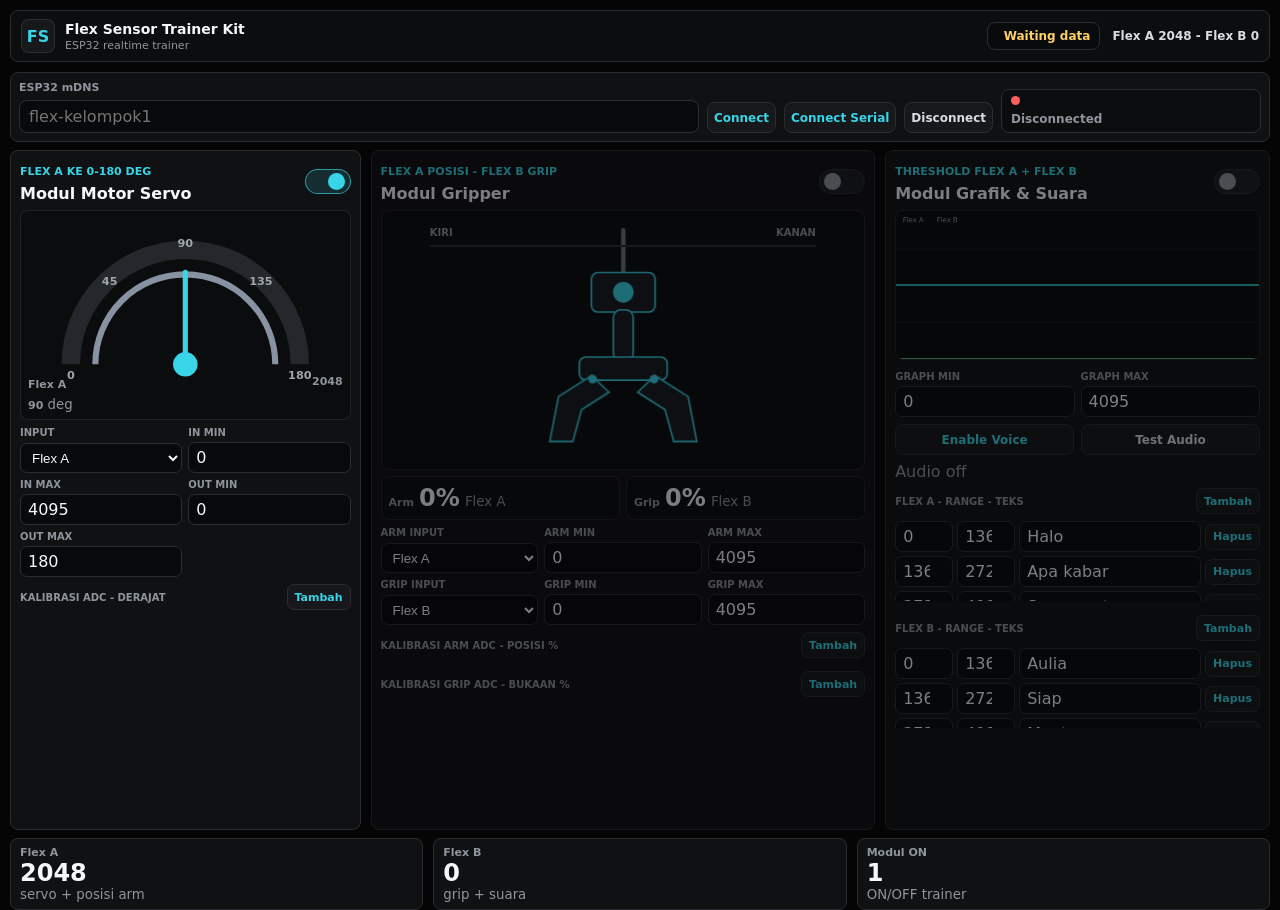
==== commit 2003b33b: "Add multi-point calibration and serial plotter output" ====
--- a/simulator.html
+++ b/simulator.html
@@ -77,6 +77,13 @@
           <label><span>In Max</span><input id="servoInMax" type="number" /></label>
           <label><span>Out Min</span><input id="servoOutMin" type="number" /></label>
           <label><span>Out Max</span><input id="servoOutMax" type="number" /></label>
+        </div>
+        <div class="calibration-panel">
+          <div class="rules-head">
+            <span>Kalibrasi ADC - Derajat</span>
+            <button id="addServoPoint" class="mini-action">Tambah</button>
+          </div>
+          <div class="calibration-list" id="servoPoints"></div>
         </div>
       </article>
 
@@ -139,6 +146,20 @@
           <label><span>Grip Min</span><input id="gripInMin" type="number" /></label>
           <label><span>Grip Max</span><input id="gripInMax" type="number" /></label>
         </div>
+        <div class="calibration-panel">
+          <div class="rules-head">
+            <span>Kalibrasi Arm ADC - Posisi %</span>
+            <button id="addArmPoint" class="mini-action">Tambah</button>
+          </div>
+          <div class="calibration-list" id="armPoints"></div>
+        </div>
+        <div class="calibration-panel">
+          <div class="rules-head">
+            <span>Kalibrasi Grip ADC - Bukaan %</span>
+            <button id="addGripPoint" class="mini-action">Tambah</button>
+          </div>
+          <div class="calibration-list" id="gripPoints"></div>
+        </div>
       </article>
 
       <article class="trainer-module" data-module-card="graphAudio">
--- a/assets/styles.css
+++ b/assets/styles.css
@@ -636,6 +636,36 @@
   gap: 7px;
 }
 
+.calibration-panel {
+  min-width: 0;
+}
+
+.calibration-list {
+  display: grid;
+  gap: 4px;
+  max-height: 82px;
+  margin-top: 6px;
+  overflow: auto;
+}
+
+.calibration-row {
+  display: grid;
+  grid-template-columns: 62px 68px auto auto;
+  gap: 4px;
+  align-items: center;
+}
+
+.calibration-row input {
+  min-width: 0;
+  width: 100%;
+  min-height: 26px;
+  padding: 4px 6px;
+  border: 1px solid var(--line);
+  border-radius: 7px;
+  color: var(--text);
+  background: #08090a;
+}
+
 .rule-panel {
   min-width: 0;
 }
@@ -650,6 +680,10 @@
   font-size: 11px;
   font-weight: 900;
   cursor: pointer;
+}
+
+.mini-action.muted {
+  color: #d8dde3;
 }
 
 .rule-row {
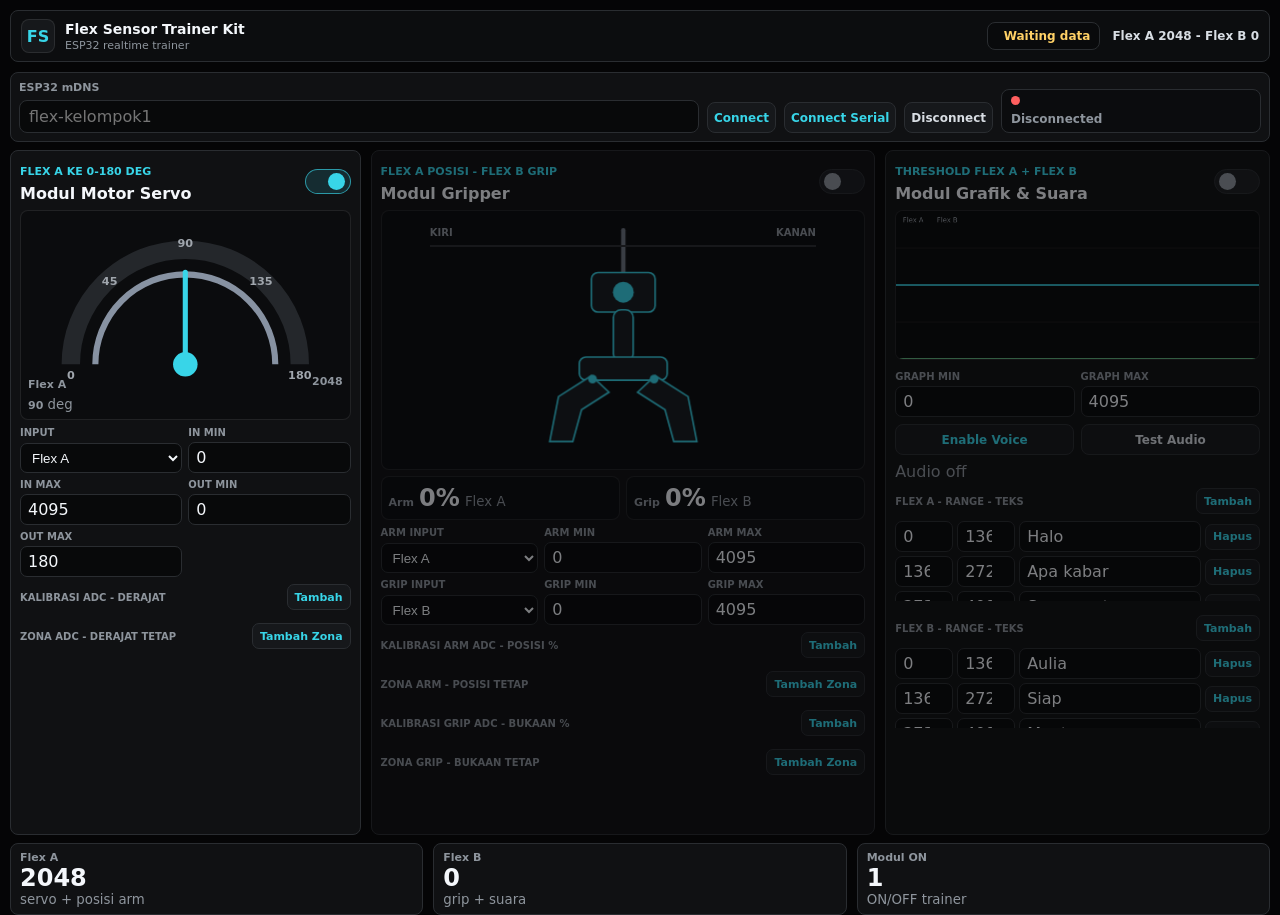
==== commit 600a1d14: "Add ADC tolerance zones for actuator calibration" ====
--- a/simulator.html
+++ b/simulator.html
@@ -84,6 +84,13 @@
             <button id="addServoPoint" class="mini-action">Tambah</button>
           </div>
           <div class="calibration-list" id="servoPoints"></div>
+        </div>
+        <div class="calibration-panel">
+          <div class="rules-head">
+            <span>Zona ADC - Derajat Tetap</span>
+            <button id="addServoZone" class="mini-action">Tambah Zona</button>
+          </div>
+          <div class="zone-list" id="servoZones"></div>
         </div>
       </article>
 
@@ -155,10 +162,24 @@
         </div>
         <div class="calibration-panel">
           <div class="rules-head">
+            <span>Zona Arm - Posisi Tetap</span>
+            <button id="addArmZone" class="mini-action">Tambah Zona</button>
+          </div>
+          <div class="zone-list" id="armZones"></div>
+        </div>
+        <div class="calibration-panel">
+          <div class="rules-head">
             <span>Kalibrasi Grip ADC - Bukaan %</span>
             <button id="addGripPoint" class="mini-action">Tambah</button>
           </div>
           <div class="calibration-list" id="gripPoints"></div>
+        </div>
+        <div class="calibration-panel">
+          <div class="rules-head">
+            <span>Zona Grip - Bukaan Tetap</span>
+            <button id="addGripZone" class="mini-action">Tambah Zona</button>
+          </div>
+          <div class="zone-list" id="gripZones"></div>
         </div>
       </article>
 
--- a/assets/styles.css
+++ b/assets/styles.css
@@ -648,6 +648,14 @@
   overflow: auto;
 }
 
+.zone-list {
+  display: grid;
+  gap: 4px;
+  max-height: 90px;
+  margin-top: 6px;
+  overflow: auto;
+}
+
 .calibration-row {
   display: grid;
   grid-template-columns: 62px 68px auto auto;
@@ -655,7 +663,15 @@
   align-items: center;
 }
 
-.calibration-row input {
+.zone-row {
+  display: grid;
+  grid-template-columns: 56px auto 56px auto 64px auto;
+  gap: 4px;
+  align-items: center;
+}
+
+.calibration-row input,
+.zone-row input {
   min-width: 0;
   width: 100%;
   min-height: 26px;
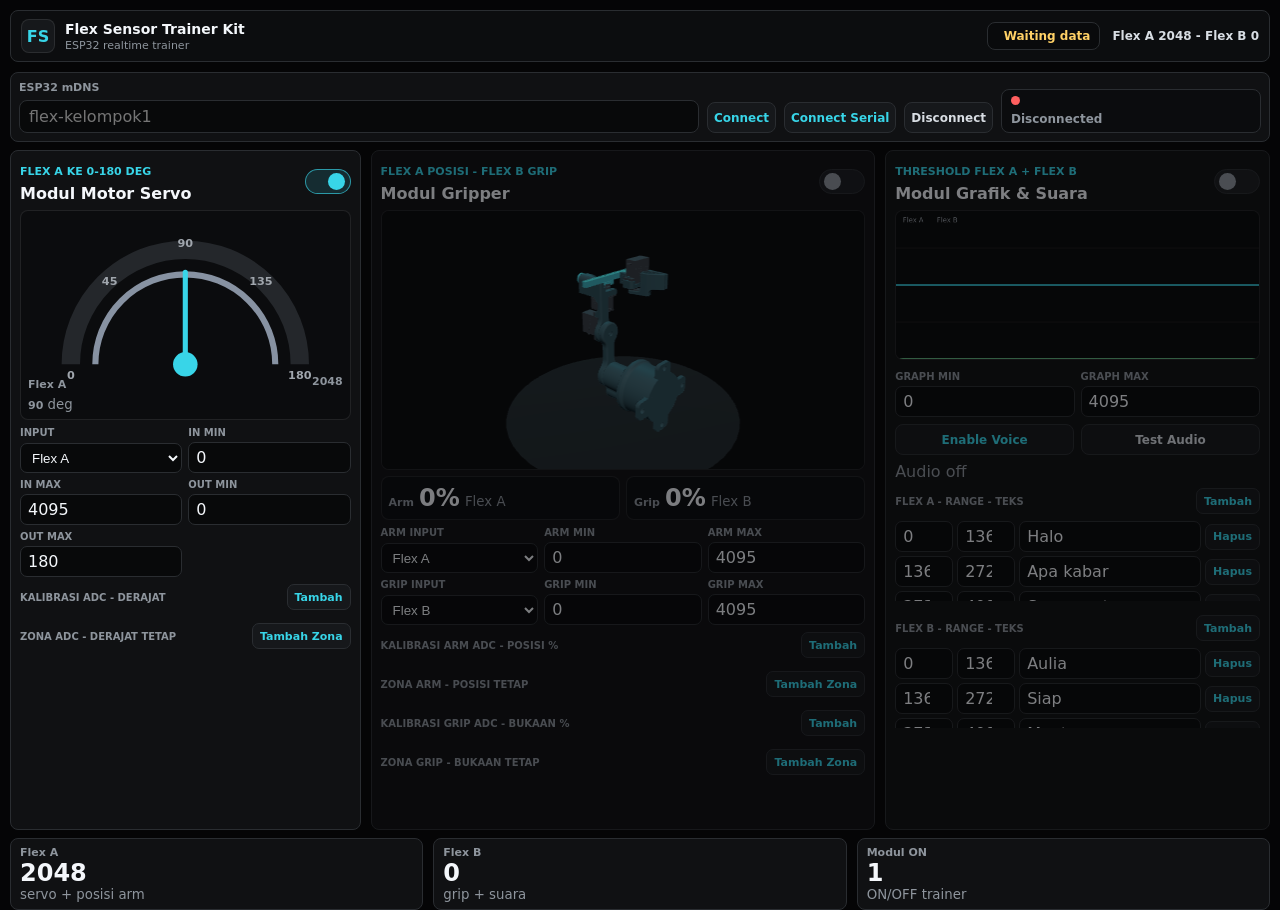
==== commit 091ec3d6: "Add interactive SCARA 3D gripper visual" ====
--- a/simulator.html
+++ b/simulator.html
@@ -105,27 +105,32 @@
             <span></span>
           </label>
         </div>
-        <div class="gripper-stage" aria-label="Visual gripper menghadap bawah">
-          <div class="travel-rail"></div>
-          <div class="travel-label left">KIRI</div>
-          <div class="travel-label right">KANAN</div>
-          <svg class="gripper-svg" viewBox="0 0 760 470" role="img" aria-label="Arm gripper controlled by flex sensors">
-            <g id="armGroup">
-              <line class="drop-cable" x1="380" y1="35" x2="380" y2="118" />
-              <rect class="servo-box" x="322" y="112" width="116" height="72" rx="12" />
-              <circle class="servo-hub" cx="380" cy="148" r="19" />
-              <rect class="arm-neck" x="362" y="180" width="36" height="94" rx="14" />
-              <rect class="palm" x="300" y="266" width="160" height="42" rx="12" />
-              <g id="leftJaw">
-                <path class="jaw" d="M322 300 L262 338 L246 420 L288 420 L304 362 L354 330 Z" />
-                <circle class="joint-dot" cx="324" cy="306" r="8" />
+        <div class="gripper-stage scara-stage" aria-label="Visual SCARA 3D controlled by flex sensors">
+          <div id="scaraCanvasHost" class="scara-canvas-host">
+            <span id="scaraLoading" class="scara-loading">Memuat SCARA 3D...</span>
+          </div>
+          <div id="scaraFallback" class="scara-fallback" hidden>
+            <div class="travel-rail"></div>
+            <div class="travel-label left">KIRI</div>
+            <div class="travel-label right">KANAN</div>
+            <svg class="gripper-svg" viewBox="0 0 760 470" role="img" aria-label="Fallback arm gripper">
+              <g id="armGroup">
+                <line class="drop-cable" x1="380" y1="35" x2="380" y2="118" />
+                <rect class="servo-box" x="322" y="112" width="116" height="72" rx="12" />
+                <circle class="servo-hub" cx="380" cy="148" r="19" />
+                <rect class="arm-neck" x="362" y="180" width="36" height="94" rx="14" />
+                <rect class="palm" x="300" y="266" width="160" height="42" rx="12" />
+                <g id="leftJaw">
+                  <path class="jaw" d="M322 300 L262 338 L246 420 L288 420 L304 362 L354 330 Z" />
+                  <circle class="joint-dot" cx="324" cy="306" r="8" />
+                </g>
+                <g id="rightJaw">
+                  <path class="jaw" d="M438 300 L498 338 L514 420 L472 420 L456 362 L406 330 Z" />
+                  <circle class="joint-dot" cx="436" cy="306" r="8" />
+                </g>
               </g>
-              <g id="rightJaw">
-                <path class="jaw" d="M438 300 L498 338 L514 420 L472 420 L456 362 L406 330 Z" />
-                <circle class="joint-dot" cx="436" cy="306" r="8" />
-              </g>
-            </g>
-          </svg>
+            </svg>
+          </div>
         </div>
         <div class="metric-pair">
           <div>
@@ -242,6 +247,7 @@
     </section>
   </main>
 
+  <script type="module" src="assets/scara-viewer.js"></script>
   <script src="assets/app.js"></script>
 </body>
 
--- a/assets/styles.css
+++ b/assets/styles.css
@@ -500,6 +500,34 @@
   background: var(--panel-3);
 }
 
+.scara-canvas-host,
+.scara-fallback {
+  position: absolute;
+  inset: 0;
+}
+
+.scara-canvas-host canvas {
+  display: block;
+  width: 100%;
+  height: 100%;
+  touch-action: none;
+}
+
+.scara-loading {
+  position: absolute;
+  left: 50%;
+  top: 50%;
+  color: var(--muted);
+  font-size: 11px;
+  font-weight: 800;
+  letter-spacing: 0;
+  transform: translate(-50%, -50%);
+}
+
+.scara-fallback[hidden] {
+  display: none;
+}
+
 .travel-rail {
   position: absolute;
   left: 10%;
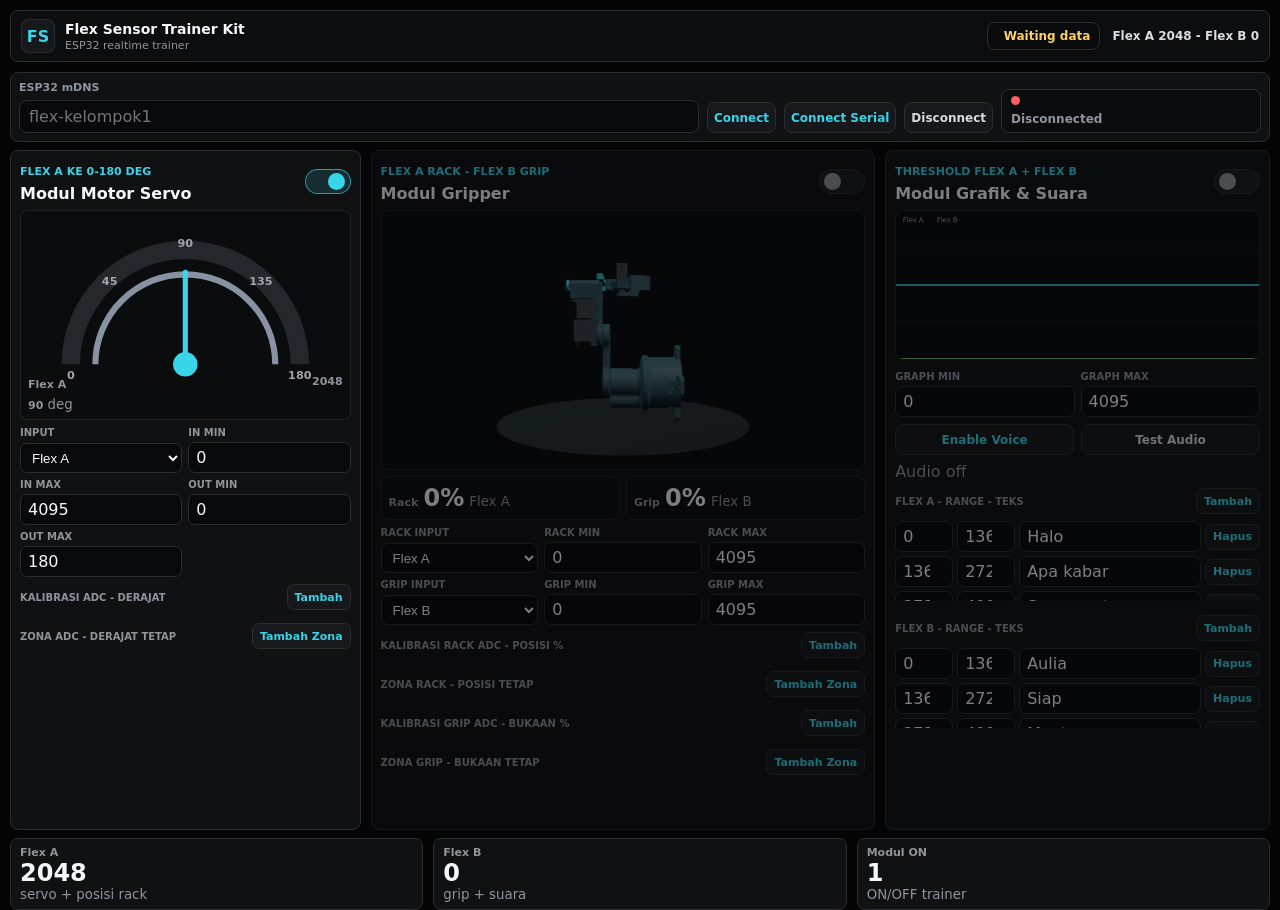
==== commit d1126560: "Correct SCARA rack and pinion animation" ====
--- a/simulator.html
+++ b/simulator.html
@@ -97,7 +97,7 @@
       <article class="trainer-module" data-module-card="gripper">
         <div class="module-head">
           <div>
-            <span>Flex A posisi - Flex B grip</span>
+            <span>Flex A rack - Flex B grip</span>
             <h2>Modul Gripper</h2>
           </div>
           <label class="switch">
@@ -134,7 +134,7 @@
         </div>
         <div class="metric-pair">
           <div>
-            <span>Arm</span>
+            <span>Rack</span>
             <strong id="panRead">0%</strong>
             <small>Flex A</small>
           </div>
@@ -145,12 +145,12 @@
           </div>
         </div>
         <div class="settings-grid gripper-settings">
-          <label><span>Arm Input</span><select id="armSource">
+          <label><span>Rack Input</span><select id="armSource">
               <option value="flexA">Flex A</option>
               <option value="flexB">Flex B</option>
             </select></label>
-          <label><span>Arm Min</span><input id="armInMin" type="number" /></label>
-          <label><span>Arm Max</span><input id="armInMax" type="number" /></label>
+          <label><span>Rack Min</span><input id="armInMin" type="number" /></label>
+          <label><span>Rack Max</span><input id="armInMax" type="number" /></label>
           <label><span>Grip Input</span><select id="gripSource">
               <option value="flexB">Flex B</option>
               <option value="flexA">Flex A</option>
@@ -160,14 +160,14 @@
         </div>
         <div class="calibration-panel">
           <div class="rules-head">
-            <span>Kalibrasi Arm ADC - Posisi %</span>
+            <span>Kalibrasi Rack ADC - Posisi %</span>
             <button id="addArmPoint" class="mini-action">Tambah</button>
           </div>
           <div class="calibration-list" id="armPoints"></div>
         </div>
         <div class="calibration-panel">
           <div class="rules-head">
-            <span>Zona Arm - Posisi Tetap</span>
+            <span>Zona Rack - Posisi Tetap</span>
             <button id="addArmZone" class="mini-action">Tambah Zona</button>
           </div>
           <div class="zone-list" id="armZones"></div>
@@ -232,7 +232,7 @@
       <div>
         <span>Flex A</span>
         <strong id="flexARead">2048</strong>
-        <small>servo + posisi arm</small>
+        <small>servo + posisi rack</small>
       </div>
       <div>
         <span>Flex B</span>
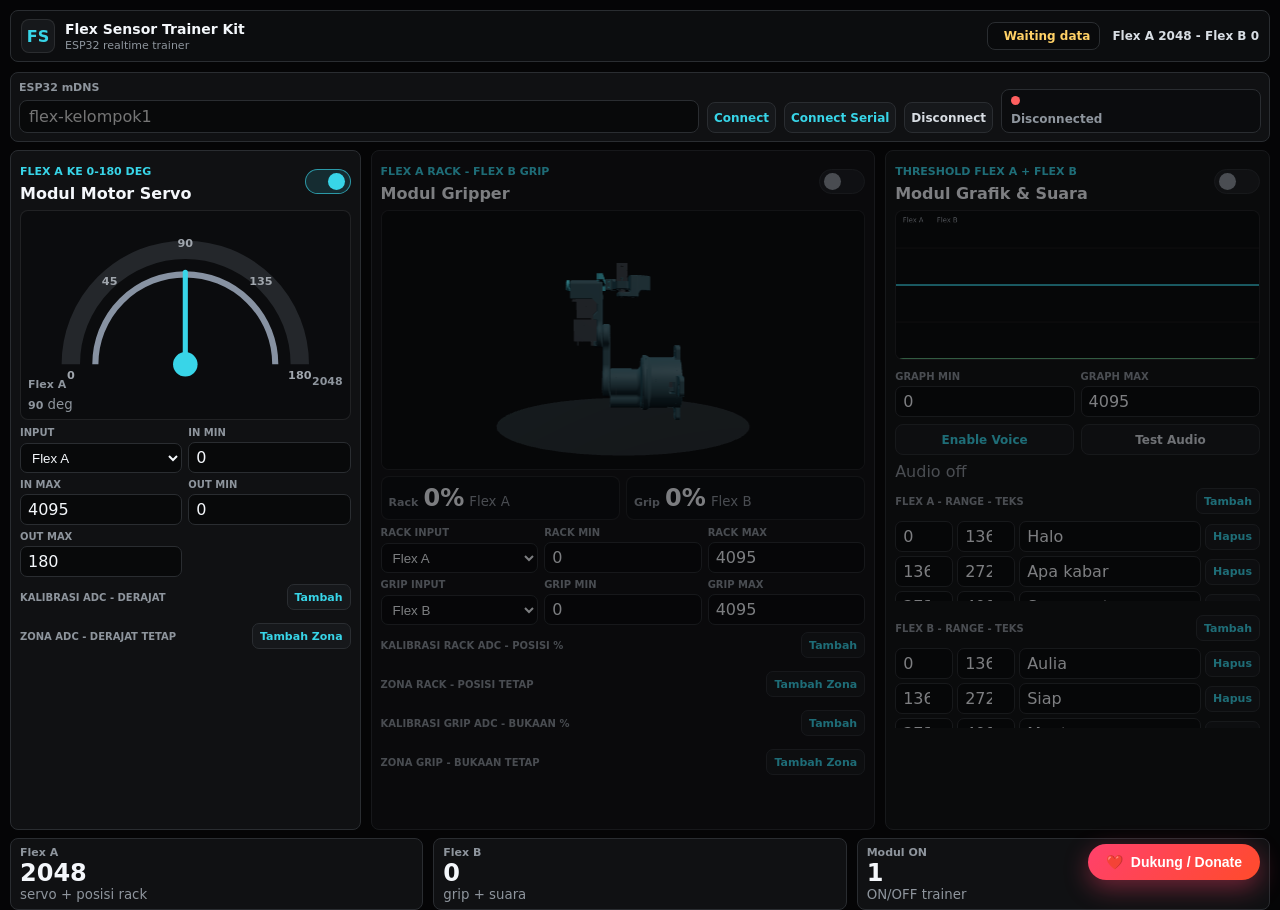
==== commit d4b3ad92: "feat: add universal floating donate widget (Saweria, Trakteer, Linktree)" ====
--- a/simulator.html
+++ b/simulator.html
@@ -249,6 +249,7 @@
 
   <script type="module" src="assets/scara-viewer.js"></script>
   <script src="assets/app.js"></script>
+<script src="donate-widget.js"></script>
 </body>
 
 </html>
